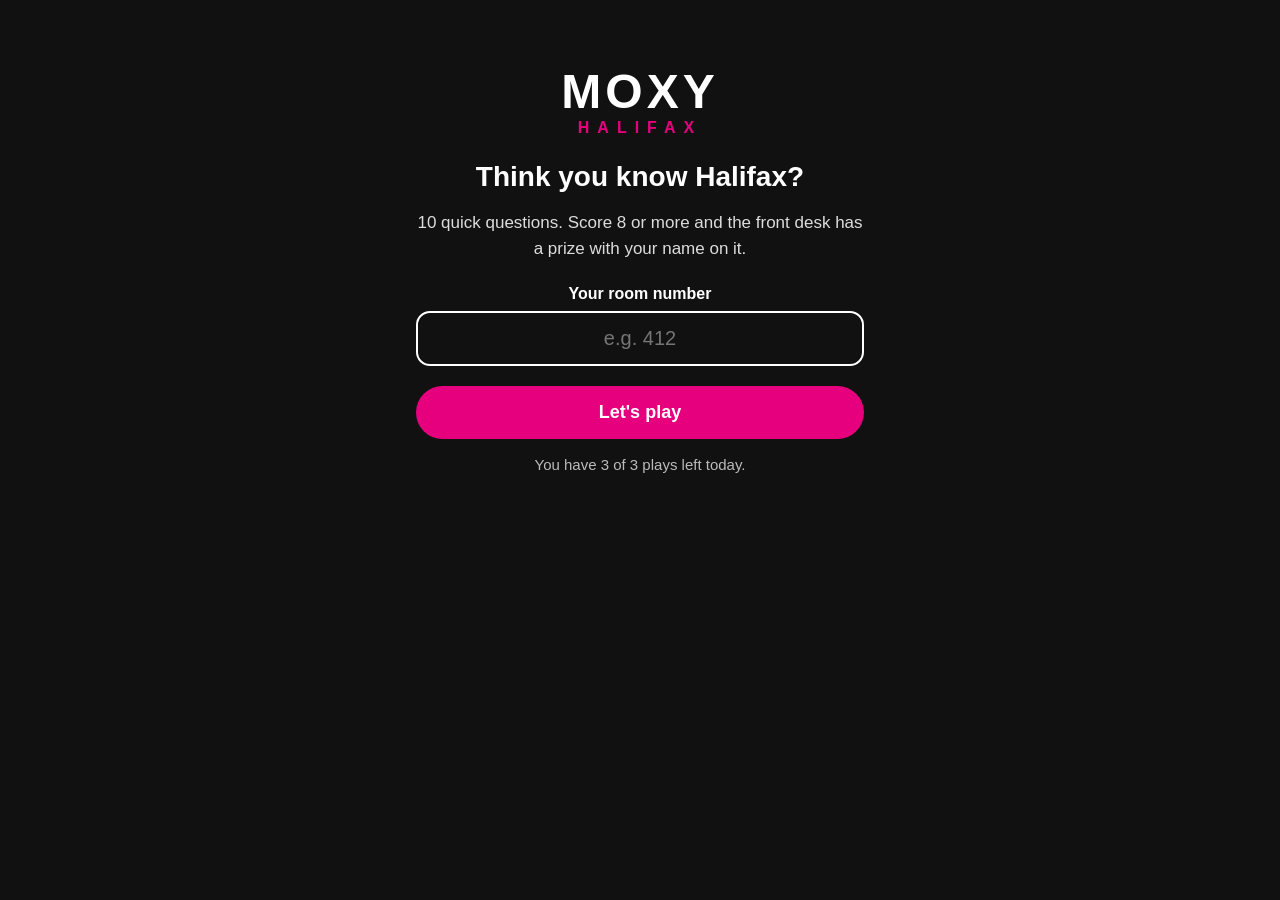
==== index.html @ 0f701da4 "Add Halifax guest trivia game Co-Authored-By: Claude Opus 5.5 <noreply@anthropic.com> Claude-Session" ====
<!doctype html>
<html lang="en">
<head>
  <meta charset="utf-8">
  <meta name="viewport" content="width=device-width, initial-scale=1">
  <title>Moxy Halifax Trivia</title>
  <link rel="stylesheet" href="style.css">
</head>
<body>
  <main>
    <!-- Welcome screen -->
    <section id="welcome" class="screen active">
      <div class="logo">MOXY<span>HALIFAX</span></div>
      <h1>Think you know Halifax?</h1>
      <p>10 quick questions. Score 8 or more and the front desk has a prize with your name on it.</p>
      <label for="room" class="room-label">Your room number</label>
      <input id="room" inputmode="numeric" autocomplete="off" placeholder="e.g. 412">
      <p id="room-error" class="error hidden">Pop in your room number first.</p>
      <button id="start-btn">Let's play</button>
      <p class="small" id="plays-left"></p>
    </section>

    <!-- Question screen -->
    <section id="quiz" class="screen">
      <div class="progress" id="progress"></div>
      <h2 id="question"></h2>
      <div id="choices"></div>
      <p id="feedback"></p>
      <button id="next-btn" class="hidden">Next</button>
    </section>

    <!-- Final score screen -->
    <section id="result" class="screen">
      <h1 id="result-title"></h1>
      <div class="score" id="score"></div>
      <p id="result-text"></p>
      <div id="prize" class="prize hidden">
        <p>Show this screen at the front desk to claim your prize</p>
        <div class="code" id="prize-code"></div>
        <p class="small" id="prize-room"></p>
      </div>
      <button id="again-btn">Play again</button>
    </section>

    <!-- Shown when a guest has no plays left or already won -->
    <section id="locked" class="screen">
      <h1 id="locked-title"></h1>
      <p id="locked-text"></p>
    </section>
  </main>

  <!-- Confetti for winners -->
  <canvas id="confetti"></canvas>

  <script src="questions.js"></script>
  <script src="app.js"></script>
</body>
</html>
---- style.css ----
:root {
  --pink: #e6007e;
  --black: #111;
  --white: #fff;
  --green: #1db954;
  --red: #e63946;
}

* { box-sizing: border-box; }

body {
  margin: 0;
  min-height: 100vh;
  background: var(--black);
  color: var(--white);
  font-family: "Helvetica Neue", Arial, sans-serif;
  display: flex;
  justify-content: center;
}

main { width: 100%; max-width: 480px; padding: 24px 16px; }

/* Only the active screen is shown */
.screen { display: none; text-align: center; }
.screen.active { display: block; }
.hidden { display: none; }

.logo {
  font-size: 48px;
  font-weight: 900;
  letter-spacing: 4px;
  margin: 40px 0 24px;
}
.logo span {
  display: block;
  font-size: 16px;
  letter-spacing: 8px;
  color: var(--pink);
}

h1 { font-size: 28px; margin: 0 0 12px; }
h2 { font-size: 22px; margin: 16px 0 24px; line-height: 1.3; }
p { font-size: 17px; line-height: 1.5; color: #ddd; }

button {
  width: 100%;
  margin-top: 20px;
  padding: 16px;
  font-size: 18px;
  font-weight: 700;
  border: none;
  border-radius: 999px;
  background: var(--pink);
  color: var(--white);
  cursor: pointer;
}
button:active { transform: scale(0.98); }

.progress { color: var(--pink); font-weight: 700; letter-spacing: 2px; margin-top: 16px; }

/* Answer choices */
#choices button {
  margin-top: 12px;
  background: transparent;
  border: 2px solid var(--white);
  border-radius: 14px;
  font-weight: 500;
  text-align: left;
}
#choices button.correct { background: var(--green); border-color: var(--green); }
#choices button.wrong { background: var(--red); border-color: var(--red); }
#choices button:disabled { cursor: default; }

#feedback { font-weight: 700; min-height: 24px; color: var(--white); }

.score { font-size: 72px; font-weight: 900; color: var(--pink); margin: 16px 0; }

.prize {
  margin-top: 20px;
  padding: 20px;
  border: 3px dashed var(--pink);
  border-radius: 16px;
}
.prize .code { font-size: 32px; font-weight: 900; letter-spacing: 3px; }

.room-label { display: block; margin-top: 24px; font-weight: 700; }
#room {
  width: 100%;
  margin-top: 8px;
  padding: 14px;
  font-size: 20px;
  text-align: center;
  border: 2px solid var(--white);
  border-radius: 14px;
  background: transparent;
  color: var(--white);
}
.error { color: var(--red); font-weight: 700; margin: 8px 0 0; }
.small { font-size: 15px; color: #bbb; }

#confetti {
  position: fixed;
  inset: 0;
  width: 100%;
  height: 100%;
  pointer-events: none;
}
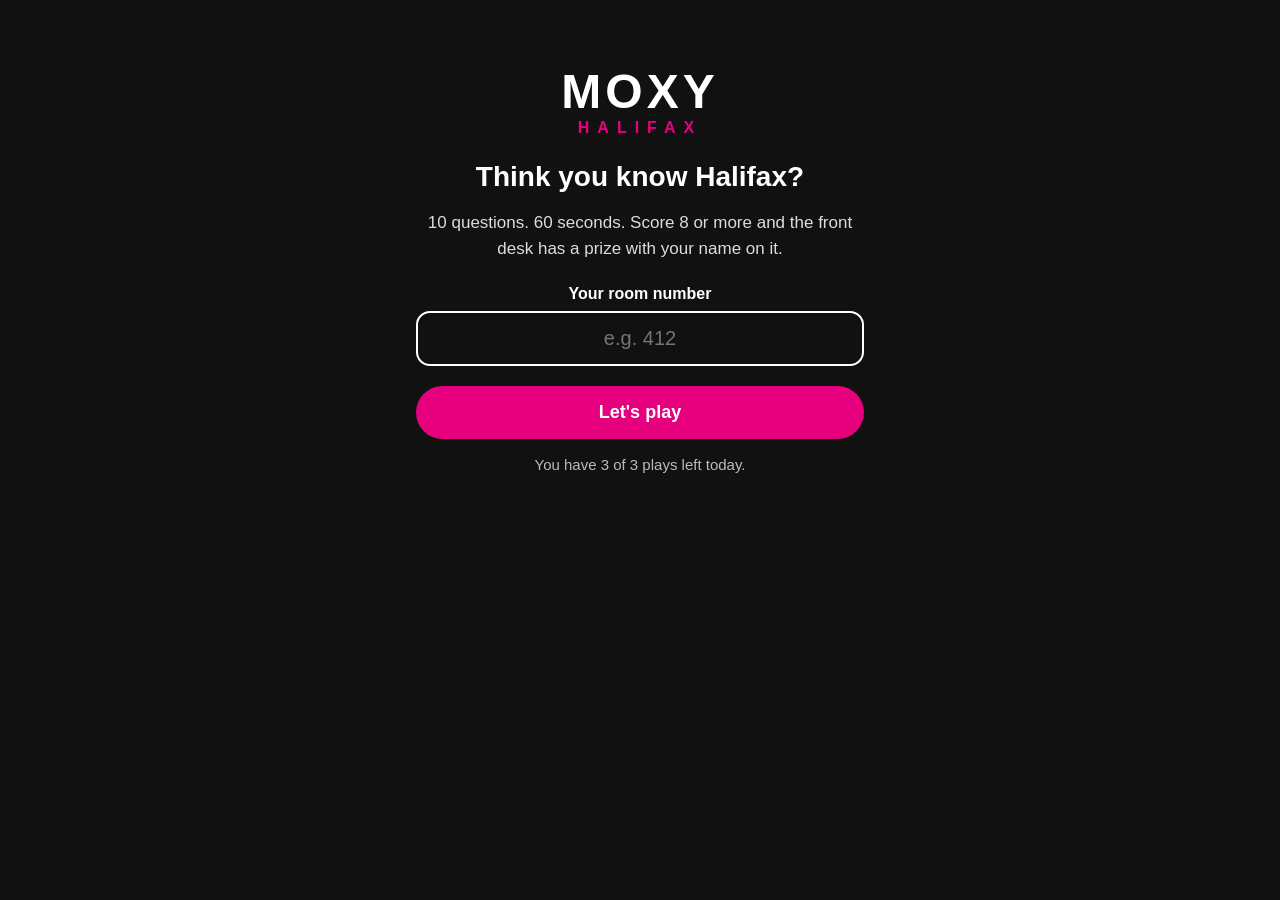
==== commit d902f0bd: "Add a 60-second timer for the whole game Co-Authored-By: Claude Opus 5.5 <noreply@anthropic.com> Cla" ====
--- a/index.html
+++ b/index.html
@@ -12,7 +12,7 @@
     <section id="welcome" class="screen active">
       <div class="logo">MOXY<span>HALIFAX</span></div>
       <h1>Think you know Halifax?</h1>
-      <p>10 quick questions. Score 8 or more and the front desk has a prize with your name on it.</p>
+      <p>10 questions. 60 seconds. Score 8 or more and the front desk has a prize with your name on it.</p>
       <label for="room" class="room-label">Your room number</label>
       <input id="room" inputmode="numeric" autocomplete="off" placeholder="e.g. 412">
       <p id="room-error" class="error hidden">Pop in your room number first.</p>
@@ -22,11 +22,14 @@
 
     <!-- Question screen -->
     <section id="quiz" class="screen">
-      <div class="progress" id="progress"></div>
+      <div class="quiz-top">
+        <div class="progress" id="progress"></div>
+        <div class="timer" id="timer"></div>
+      </div>
+      <div class="timer-bar"><div id="timer-fill"></div></div>
       <h2 id="question"></h2>
       <div id="choices"></div>
       <p id="feedback"></p>
-      <button id="next-btn" class="hidden">Next</button>
     </section>
 
     <!-- Final score screen -->
--- a/style.css
+++ b/style.css
@@ -56,7 +56,13 @@
 }
 button:active { transform: scale(0.98); }
 
-.progress { color: var(--pink); font-weight: 700; letter-spacing: 2px; margin-top: 16px; }
+.quiz-top { display: flex; justify-content: space-between; align-items: center; margin-top: 16px; }
+.progress { color: var(--pink); font-weight: 700; letter-spacing: 2px; }
+.timer { font-size: 22px; font-weight: 900; font-variant-numeric: tabular-nums; }
+.timer.low { color: var(--red); }
+.timer-bar { height: 6px; margin-top: 10px; border-radius: 999px; background: #333; overflow: hidden; }
+#timer-fill { height: 100%; width: 100%; background: var(--pink); }
+.timer-bar.low #timer-fill { background: var(--red); }
 
 /* Answer choices */
 #choices button {
